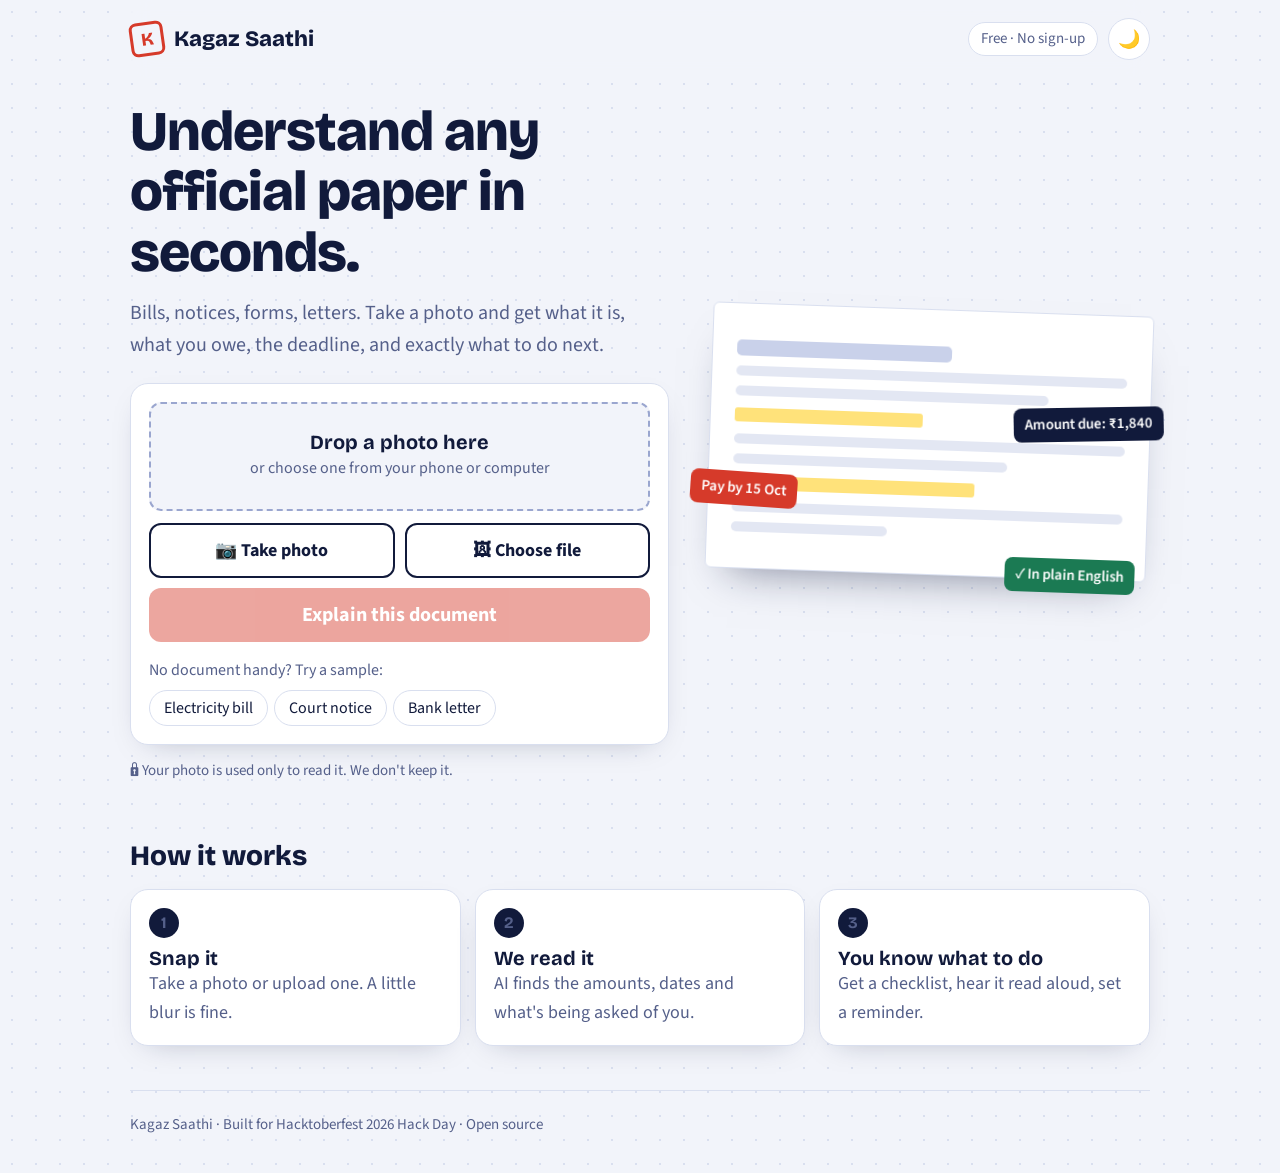
==== index.html @ f0376f26 "Add files via upload" ====
<!DOCTYPE html>
<html lang="en">
<head>
<meta charset="UTF-8">
<meta name="viewport" content="width=device-width, initial-scale=1">
<title>Kagaz Saathi – Understand any official paper in seconds</title>
<link rel="preconnect" href="https://fonts.googleapis.com">
<link rel="preconnect" href="https://fonts.gstatic.com" crossorigin>
<link href="https://fonts.googleapis.com/css2?family=Bricolage+Grotesque:wght@600;700;800&family=Source+Sans+3:wght@400;600;700&display=swap" rel="stylesheet">
<link rel="stylesheet" href="style.css">
</head>
<body>
<div class="wrap">
  <nav>
    <div class="logo"><i>K</i>Kagaz Saathi</div>
    <div style="display:flex;gap:10px;align-items:center"><span class="pill">Free · No sign-up</span><button id="theme" class="icon" type="button" aria-label="Toggle dark mode">🌙</button></div>
  </nav>

  <main id="home">
    <section class="hero">
      <div>
        <h1>Understand any official paper in seconds.</h1>
        <p class="lead">Bills, notices, forms, letters. Take a photo and get what it is, what you owe, the deadline, and exactly what to do next.</p>

        <div class="card">
          <div id="error" role="alert"></div>
          <label class="drop" id="drop" for="fileGallery">
            <b>Drop a photo here</b>
            <span>or choose one from your phone or computer</span>
          </label>
          <input type="file" id="fileGallery" accept="image/*">
          <input type="file" id="fileCamera" accept="image/*" capture="environment">
          <div id="thumbWrap"><img id="thumb" alt="Your document"><span id="fname"></span><button id="rm" type="button">Remove</button></div>
          <div class="row">
            <button class="btn alt" type="button" onclick="fileCamera.click()">📷 Take photo</button>
            <button class="btn alt" type="button" onclick="fileGallery.click()">🖼 Choose file</button>
            <button class="btn go" id="go" disabled>Explain this document</button>
          </div>
          <div class="samples">No document handy? Try a sample:
            <div id="chips"></div>
          </div>
        </div>
        <p class="trust">🔒 Your photo is used only to read it. We don't keep it.</p>
      </div>

      <div class="paper" aria-hidden="true">
        <div class="t h"></div><div class="t"></div><div class="t" style="width:80%"></div>
        <div class="mk" style="width:48%"></div>
        <div class="t"></div><div class="t" style="width:70%"></div>
        <div class="mk" style="width:62%"></div>
        <div class="t"></div><div class="t" style="width:40%"></div>
        <span class="tag a">Amount due: ₹1,840</span>
        <span class="tag b">Pay by 15 Oct</span>
        <span class="tag c">✓ In plain English</span>
      </div>
    </section>

    <section class="how">
      <h2>How it works</h2>
      <div class="steps3">
        <div class="card"><span class="n">1</span><b>Snap it</b><span>Take a photo or upload one. A little blur is fine.</span></div>
        <div class="card"><span class="n">2</span><b>We read it</b><span>AI finds the amounts, dates and what's being asked of you.</span></div>
        <div class="card"><span class="n">3</span><b>You know what to do</b><span>Get a checklist, hear it read aloud, set a reminder.</span></div>
      </div>
    </section>
  </main>

  <section id="loading" role="status" aria-live="polite">
    <div class="scan"></div>
    <div id="msg">Reading your document…</div>
  </section>

  <section id="result" aria-live="polite">
    <button class="back" id="again" type="button">← Scan another document</button>
    <div class="rgrid">
      <div class="docpane" id="docpane"></div>
      <div>
        <div class="rhead"><h2 id="rTitle"></h2><div class="stamp">EXPLAINED</div></div>
        <p id="rSummary" style="margin:0"></p>
        <div class="facts">
          <div class="fact"><small>Amount</small><b id="rAmount"></b></div>
          <div class="fact due"><small>Deadline</small><b id="rDeadline"></b><em id="rLeft"></em></div>
        </div>
        <h3 style="font:800 22px var(--head);margin:6px 0 10px">What you need to do</h3>
        <div class="prog"><i id="progBar"></i></div><p class="ptxt" id="progTxt"></p>
        <ul class="todo" id="rSteps"></ul>
        <div class="caution" id="rCautionBox"><b>Watch out</b><br><span id="rCaution"></span></div>
        <div class="row actions">
          <button class="btn" id="speak" type="button">🔊 Read aloud</button>
          <button class="btn alt" id="stop" type="button">Stop</button>
          <a class="btn alt" id="remind" target="_blank" rel="noopener" style="display:none">📅 Remind me</a>
          <button class="btn alt" id="copy" type="button">Copy summary</button>
        </div>
        <p class="disclaimer">Kagaz Saathi helps you understand a document. For payments or legal decisions, confirm with the issuing office.</p>
      </div>
    </div>
  </section>

  <footer>Kagaz Saathi · Built for Hacktoberfest 2026 Hack Day · Open source</footer>
</div>

<script src="script.js" defer></script>
</body>
</html>
---- style.css ----
:root{
  --bg:#F2F4FA; --surface:#fff; --ink:#111A3B; --soft:#55608A; --line:#D9DFEF;
  --stamp:#D63A2A; --stamp-bg:#FDECEA; --mark:#FFE27A; --ok:#1B7A53; --ok-bg:#E5F4EC;
  --head:"Bricolage Grotesque","Segoe UI",system-ui,sans-serif;
  --body:"Source Sans 3","Segoe UI",system-ui,sans-serif;
}
*{box-sizing:border-box}
html{scroll-behavior:smooth}
body{margin:0;background:var(--bg);color:var(--ink);font:18px/1.6 var(--body)}
.wrap{max-width:1060px;margin:0 auto;padding:0 20px}
button,input{font-family:inherit}
:focus-visible{outline:3px solid var(--stamp);outline-offset:3px}

nav{display:flex;align-items:center;justify-content:space-between;padding:18px 0}
.logo{display:flex;align-items:center;gap:10px;font:800 22px var(--head)}
.logo i{width:34px;height:34px;border:3px solid var(--stamp);border-radius:7px;transform:rotate(-8deg);display:grid;place-items:center;color:var(--stamp);font:800 18px var(--head);font-style:normal}
.pill{font-size:15px;color:var(--soft);background:var(--surface);border:1px solid var(--line);padding:4px 12px;border-radius:99px}

.hero{display:grid;grid-template-columns:1.1fr .9fr;gap:40px;align-items:center;padding:24px 0 36px}
h1{font:800 clamp(34px,5.4vw,56px)/1.08 var(--head);margin:0 0 14px;letter-spacing:-1px}
.lead{color:var(--soft);font-size:20px;margin:0 0 22px;max-width:30em}

.card{background:var(--surface);border:1px solid var(--line);border-radius:18px;padding:18px;box-shadow:0 10px 30px -18px rgba(17,26,59,.35)}
.drop{display:block;text-align:center;padding:26px 14px;border:2px dashed #9AA6CF;border-radius:12px;background:var(--bg);transition:.15s}
.drop.over{border-color:var(--stamp);background:var(--stamp-bg)}
.drop b{display:block;font:700 20px var(--head)}
.drop span{color:var(--soft);font-size:16px}
.row{display:flex;gap:10px;flex-wrap:wrap;margin-top:12px}
.btn{flex:1;min-width:140px;border:0;border-radius:12px;padding:13px 18px;font-weight:700;font-size:18px;cursor:pointer;background:var(--ink);color:#fff;min-height:50px;text-decoration:none;text-align:center;display:inline-block}
.btn.go{background:var(--stamp);flex-basis:100%;font-size:20px}
.btn.alt{background:var(--surface);color:var(--ink);border:2px solid var(--ink)}
.btn:disabled{opacity:.45;cursor:not-allowed}
input[type=file]{position:absolute;width:1px;height:1px;opacity:0}
#thumbWrap{display:none;align-items:center;gap:12px;margin-top:12px;padding:8px;border:1px solid var(--line);border-radius:12px}
#thumb{width:64px;height:64px;object-fit:cover;border-radius:8px}
#thumbWrap button{margin-left:auto;background:none;border:0;color:var(--stamp);font-weight:700;cursor:pointer;font-size:16px}
.samples{margin-top:16px;font-size:16px;color:var(--soft)}
.chip{border:1px solid var(--line);background:var(--surface);border-radius:99px;padding:6px 14px;margin:6px 6px 0 0;cursor:pointer;font-size:16px;color:var(--ink)}
.chip:hover{border-color:var(--ink)}
.trust{font-size:15px;color:var(--soft);margin:14px 0 0}

/* the one memorable element: an annotated paper */
.paper{position:relative;background:var(--surface);border:1px solid var(--line);border-radius:6px;padding:26px 24px;transform:rotate(2deg);box-shadow:0 24px 40px -24px rgba(17,26,59,.5)}
.paper .t{height:10px;border-radius:5px;background:#E3E7F3;margin:10px 0}
.paper .h{height:16px;width:55%;background:#C9D1EA}
.paper .mk{background:var(--mark);height:14px;border-radius:3px;margin:12px 0}
.tag{position:absolute;background:var(--ink);color:#fff;font-size:15px;font-weight:600;padding:5px 11px;border-radius:8px;white-space:nowrap}
.tag.a{right:-14px;top:92px;transform:rotate(-3deg)}
.tag.b{left:-18px;top:168px;background:var(--stamp);transform:rotate(2deg)}
.tag.c{right:10px;bottom:-14px;background:var(--ok)}

.how{padding:20px 0 44px}
.how h2,.sec h2{font:800 28px var(--head);margin:0 0 16px}
.steps3{display:grid;grid-template-columns:repeat(3,1fr);gap:14px}
.steps3 .card{padding:18px}
.steps3 b{display:block;font:700 20px var(--head)}
.steps3 span{color:var(--soft)}
.n{display:inline-grid;place-items:center;width:30px;height:30px;border-radius:50%;background:var(--ink);color:#fff;font:700 16px var(--head);margin-bottom:8px}

/* loading */
#loading{display:none;text-align:center;padding:90px 0}
.scan{width:150px;height:190px;margin:0 auto 22px;background:var(--surface);border:1px solid var(--line);border-radius:6px;position:relative;overflow:hidden}
.scan::after{content:"";position:absolute;left:0;right:0;height:4px;background:var(--stamp);box-shadow:0 0 14px var(--stamp);animation:sc 1.4s ease-in-out infinite alternate}
@keyframes sc{from{top:0}to{top:calc(100% - 4px)}}
#msg{font:700 22px var(--head)}

/* result */
#result{display:none;padding:12px 0 56px}
.back{background:none;border:0;color:var(--soft);font-size:17px;cursor:pointer;padding:8px 0}
.rgrid{display:grid;grid-template-columns:.8fr 1.2fr;gap:24px;align-items:start}
.docpane{position:sticky;top:16px}
.docpane img{width:100%;border-radius:10px;border:1px solid var(--line);display:block}
.docpane .paper{transform:none}
.rhead{display:flex;justify-content:space-between;gap:14px;align-items:flex-start}
.rhead h2{font:800 clamp(28px,4vw,38px)/1.1 var(--head);margin:0 0 8px}
.stamp{flex:none;border:3px solid var(--stamp);color:var(--stamp);border-radius:8px;font:800 16px/1.15 var(--head);padding:5px 10px;transform:rotate(-7deg);text-align:center}
.facts{display:grid;grid-template-columns:1fr 1fr;gap:12px;margin:16px 0}
.fact{background:var(--surface);border:1px solid var(--line);border-radius:14px;padding:14px 16px}
.fact small{color:var(--soft);font-size:15px;display:block}
.fact b{font:800 26px/1.2 var(--head);display:block}
.fact em{font-style:normal;font-weight:700;font-size:15px}
.fact.due{background:var(--stamp-bg);border-color:#F4C3BD}.fact.due em{color:var(--stamp)}
.todo{list-style:none;padding:0;margin:0}
.todo li{display:flex;gap:12px;align-items:flex-start;background:var(--surface);border:1px solid var(--line);border-radius:12px;padding:12px 14px;margin-bottom:8px;cursor:pointer}
.todo input{width:22px;height:22px;margin-top:4px;accent-color:var(--ok);flex:none}
.todo li.done{background:var(--ok-bg);border-color:#B7DEC8}
.todo li.done span{text-decoration:line-through;color:var(--soft)}
.caution{background:#FFF6DD;border-left:6px solid #E8A81E;border-radius:6px;padding:12px 16px;margin:16px 0}
.actions .btn{flex:0 1 auto}
.disclaimer{font-size:14px;color:var(--soft);margin-top:18px}
#error{display:none;margin:0 0 14px;padding:12px 16px;border-left:6px solid var(--stamp);background:var(--stamp-bg);border-radius:6px}
footer{border-top:1px solid var(--line);padding:22px 0 36px;color:var(--soft);font-size:15px}

@media(max-width:820px){
  .hero{grid-template-columns:1fr;gap:34px}
  .paper{max-width:340px;margin:0 auto}
  .steps3{grid-template-columns:1fr}
  .rgrid{grid-template-columns:1fr}
  .docpane{position:static}
  .docpane .paper{display:none}
}
@media(max-width:430px){.facts{grid-template-columns:1fr}.rhead{flex-direction:column-reverse}}
@media(prefers-reduced-motion:reduce){.scan::after{animation:none;top:40%}html{scroll-behavior:auto}}

/* ===== UPGRADE: depth, motion, dark mode ===== */
body{background-image:radial-gradient(var(--line) 1px,transparent 1px);background-size:24px 24px}
nav{position:sticky;top:0;z-index:20;backdrop-filter:blur(10px);background:color-mix(in srgb,var(--bg) 82%,transparent)}
.icon{width:42px;height:42px;border-radius:50%;border:1px solid var(--line);background:var(--surface);font-size:18px;cursor:pointer}
.btn{transition:transform .15s,box-shadow .15s}
.btn:hover:not(:disabled){transform:translateY(-2px);box-shadow:0 8px 18px -8px rgba(17,26,59,.5)}
.btn:active:not(:disabled){transform:scale(.97)}
.steps3 .card{transition:transform .2s}.steps3 .card:hover{transform:translateY(-4px)}
.paper{transition:transform .15s ease-out;will-change:transform}
.hero .tag{animation:pop .5s cubic-bezier(.2,1.5,.4,1) both}
.hero .tag.a{animation-delay:.5s}.hero .tag.b{animation-delay:.8s}.hero .tag.c{animation-delay:1.1s}
@keyframes pop{from{opacity:0;scale:.5}to{opacity:1;scale:1}}
.stamp.slam{animation:slam .55s cubic-bezier(.2,1.6,.4,1) both}
@keyframes slam{from{transform:rotate(-7deg) scale(2.4);opacity:0}to{transform:rotate(-7deg) scale(1);opacity:1}}
#result.in .fact,#result.in .todo li,#result.in .caution{animation:up .5s ease-out both}
#result.in .fact:nth-child(2){animation-delay:.1s}
#result.in .todo li:nth-child(1){animation-delay:.2s}#result.in .todo li:nth-child(2){animation-delay:.3s}
#result.in .todo li:nth-child(3){animation-delay:.4s}#result.in .todo li:nth-child(n+4){animation-delay:.5s}
#result.in .caution{animation-delay:.55s}
@keyframes up{from{opacity:0;transform:translateY(14px)}to{opacity:1;transform:none}}
.prog{height:8px;background:var(--line);border-radius:9px;overflow:hidden}
.prog i{display:block;height:100%;width:0;background:var(--ok);border-radius:9px;transition:width .35s}
.ptxt{margin:6px 0 10px;font-size:15px;color:var(--soft)}
.cf{position:fixed;top:40%;width:9px;height:14px;border-radius:2px;z-index:99;pointer-events:none;animation:cf 1.5s cubic-bezier(.2,.7,.3,1) forwards}
@keyframes cf{to{transform:translate(var(--x),70vh) rotate(var(--r));opacity:0}}
[data-theme=dark]{--bg:#0D1226;--surface:#171F3F;--ink:#EEF1FF;--soft:#A3ADD6;--line:#2A3462;--stamp:#FF6B57;--stamp-bg:#35192A;--ok:#4FD39A;--ok-bg:#12301F}
[data-theme=dark] .btn,[data-theme=dark] .n,[data-theme=dark] .tag{color:#0D1226}
[data-theme=dark] .btn.alt{color:var(--ink)}
[data-theme=dark] .btn.go,[data-theme=dark] .tag.b,[data-theme=dark] .tag.c{color:#fff}
[data-theme=dark] .paper .t{background:#2A3462}[data-theme=dark] .paper .h{background:#43518F}
[data-theme=dark] .caution{background:#3A3216}
[data-theme=dark] .fact.due{border-color:#6B2C33}
@media(prefers-reduced-motion:reduce){*{animation:none!important;transition:none!important}}
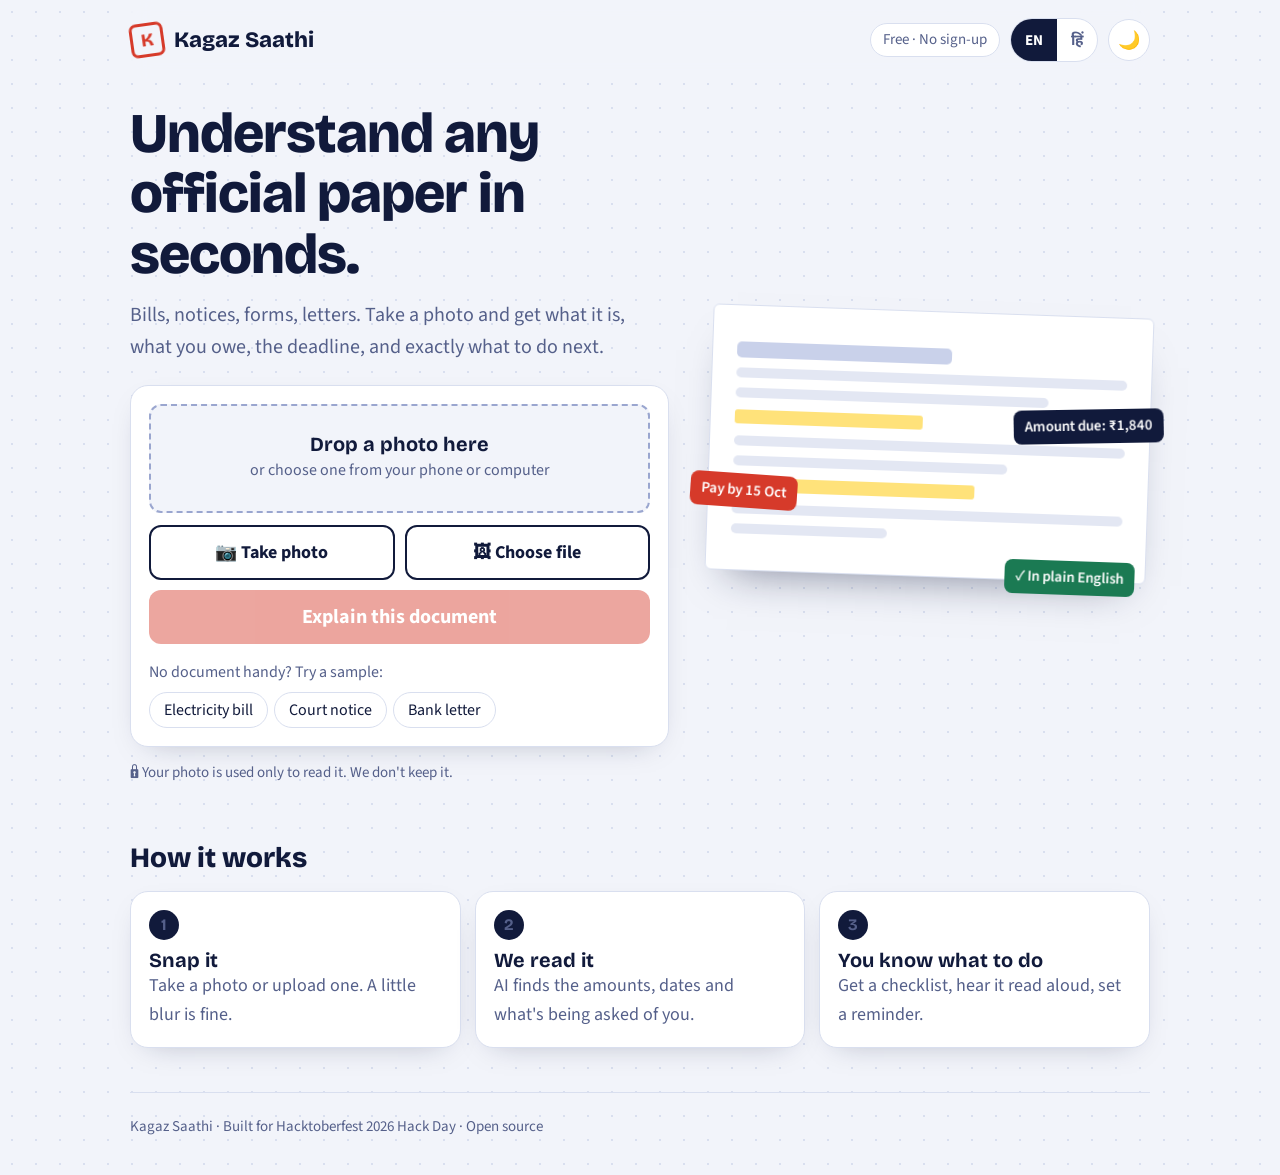
==== commit 7636b629: "Add files via upload" ====
--- a/index.html
+++ b/index.html
@@ -6,41 +6,41 @@
 <title>Kagaz Saathi – Understand any official paper in seconds</title>
 <link rel="preconnect" href="https://fonts.googleapis.com">
 <link rel="preconnect" href="https://fonts.gstatic.com" crossorigin>
-<link href="https://fonts.googleapis.com/css2?family=Bricolage+Grotesque:wght@600;700;800&family=Source+Sans+3:wght@400;600;700&display=swap" rel="stylesheet">
+<link href="https://fonts.googleapis.com/css2?family=Bricolage+Grotesque:wght@600;700;800&family=Source+Sans+3:wght@400;600;700&family=Noto+Sans+Devanagari:wght@400;600;700;800&display=swap" rel="stylesheet">
 <link rel="stylesheet" href="style.css">
 </head>
 <body>
 <div class="wrap">
   <nav>
     <div class="logo"><i>K</i>Kagaz Saathi</div>
-    <div style="display:flex;gap:10px;align-items:center"><span class="pill">Free · No sign-up</span><button id="theme" class="icon" type="button" aria-label="Toggle dark mode">🌙</button></div>
+    <div style="display:flex;gap:10px;align-items:center"><span class="pill" data-i="pill">Free · No sign-up</span><div class="seg" role="group" aria-label="Language"><button type="button" data-l="en" onclick="setLang('en')">EN</button><button type="button" data-l="hi" onclick="setLang('hi')">हिं</button></div><button id="theme" class="icon" type="button" aria-label="Toggle dark mode">🌙</button></div>
   </nav>
 
   <main id="home">
     <section class="hero">
       <div>
-        <h1>Understand any official paper in seconds.</h1>
-        <p class="lead">Bills, notices, forms, letters. Take a photo and get what it is, what you owe, the deadline, and exactly what to do next.</p>
+        <h1 data-i="h1">Understand any official paper in seconds.</h1>
+        <p class="lead" data-i="lead">Bills, notices, forms, letters. Take a photo and get what it is, what you owe, the deadline, and exactly what to do next.</p>
 
         <div class="card">
           <div id="error" role="alert"></div>
           <label class="drop" id="drop" for="fileGallery">
-            <b>Drop a photo here</b>
-            <span>or choose one from your phone or computer</span>
+            <b data-i="drop1">Drop a photo here</b>
+            <span data-i="drop2">or choose one from your phone or computer</span>
           </label>
           <input type="file" id="fileGallery" accept="image/*">
           <input type="file" id="fileCamera" accept="image/*" capture="environment">
-          <div id="thumbWrap"><img id="thumb" alt="Your document"><span id="fname"></span><button id="rm" type="button">Remove</button></div>
+          <div id="thumbWrap"><img id="thumb" alt="Your document"><span id="fname"></span><button id="rm" type="button" data-i="remove">Remove</button></div>
           <div class="row">
-            <button class="btn alt" type="button" onclick="fileCamera.click()">📷 Take photo</button>
-            <button class="btn alt" type="button" onclick="fileGallery.click()">🖼 Choose file</button>
-            <button class="btn go" id="go" disabled>Explain this document</button>
+            <button class="btn alt" type="button" onclick="fileCamera.click()" data-i="camera">📷 Take photo</button>
+            <button class="btn alt" type="button" onclick="fileGallery.click()" data-i="gallery">🖼 Choose file</button>
+            <button class="btn go" id="go" disabled data-i="go">Explain this document</button>
           </div>
-          <div class="samples">No document handy? Try a sample:
+          <div class="samples"><span data-i="samples">No document handy? Try a sample:</span>
             <div id="chips"></div>
           </div>
         </div>
-        <p class="trust">🔒 Your photo is used only to read it. We don't keep it.</p>
+        <p class="trust" data-i="trust">🔒 Your photo is used only to read it. We don't keep it.</p>
       </div>
 
       <div class="paper" aria-hidden="true">
@@ -49,18 +49,18 @@
         <div class="t"></div><div class="t" style="width:70%"></div>
         <div class="mk" style="width:62%"></div>
         <div class="t"></div><div class="t" style="width:40%"></div>
-        <span class="tag a">Amount due: ₹1,840</span>
-        <span class="tag b">Pay by 15 Oct</span>
-        <span class="tag c">✓ In plain English</span>
+        <span class="tag a" data-i="tagA">Amount due: ₹1,840</span>
+        <span class="tag b" data-i="tagB">Pay by 15 Oct</span>
+        <span class="tag c" data-i="tagC">✓ In plain English</span>
       </div>
     </section>
 
     <section class="how">
-      <h2>How it works</h2>
+      <h2 data-i="howH">How it works</h2>
       <div class="steps3">
-        <div class="card"><span class="n">1</span><b>Snap it</b><span>Take a photo or upload one. A little blur is fine.</span></div>
-        <div class="card"><span class="n">2</span><b>We read it</b><span>AI finds the amounts, dates and what's being asked of you.</span></div>
-        <div class="card"><span class="n">3</span><b>You know what to do</b><span>Get a checklist, hear it read aloud, set a reminder.</span></div>
+        <div class="card"><span class="n">1</span><b data-i="s1t">Snap it</b><span data-i="s1d">Take a photo or upload one. A little blur is fine.</span></div>
+        <div class="card"><span class="n">2</span><b data-i="s2t">We read it</b><span data-i="s2d">AI finds the amounts, dates and what's being asked of you.</span></div>
+        <div class="card"><span class="n">3</span><b data-i="s3t">You know what to do</b><span data-i="s3d">Get a checklist, hear it read aloud, set a reminder.</span></div>
       </div>
     </section>
   </main>
@@ -71,34 +71,35 @@
   </section>
 
   <section id="result" aria-live="polite">
-    <button class="back" id="again" type="button">← Scan another document</button>
+    <button class="back" id="again" type="button" data-i="again">← Scan another document</button>
     <div class="rgrid">
       <div class="docpane" id="docpane"></div>
       <div>
-        <div class="rhead"><h2 id="rTitle"></h2><div class="stamp">EXPLAINED</div></div>
+        <div class="rhead"><h2 id="rTitle"></h2><div class="stamp" data-i="stamp">EXPLAINED</div></div>
         <p id="rSummary" style="margin:0"></p>
         <div class="facts">
-          <div class="fact"><small>Amount</small><b id="rAmount"></b></div>
-          <div class="fact due"><small>Deadline</small><b id="rDeadline"></b><em id="rLeft"></em></div>
+          <div class="fact"><small data-i="lblAmount">Amount</small><b id="rAmount"></b></div>
+          <div class="fact due"><small data-i="lblDeadline">Deadline</small><b id="rDeadline"></b><em id="rLeft"></em></div>
         </div>
-        <h3 style="font:800 22px var(--head);margin:6px 0 10px">What you need to do</h3>
+        <h3 data-i="todoH" style="font:800 22px var(--head);margin:6px 0 10px">What you need to do</h3>
         <div class="prog"><i id="progBar"></i></div><p class="ptxt" id="progTxt"></p>
         <ul class="todo" id="rSteps"></ul>
-        <div class="caution" id="rCautionBox"><b>Watch out</b><br><span id="rCaution"></span></div>
+        <div class="caution" id="rCautionBox"><b data-i="watch">Watch out</b><br><span id="rCaution"></span></div>
         <div class="row actions">
-          <button class="btn" id="speak" type="button">🔊 Read aloud</button>
-          <button class="btn alt" id="stop" type="button">Stop</button>
-          <a class="btn alt" id="remind" target="_blank" rel="noopener" style="display:none">📅 Remind me</a>
-          <button class="btn alt" id="copy" type="button">Copy summary</button>
+          <button class="btn" id="speak" type="button" data-i="speak">🔊 Read aloud</button>
+          <button class="btn alt" id="stop" type="button" data-i="stop">Stop</button>
+          <a class="btn alt" id="remind" target="_blank" rel="noopener" style="display:none" data-i="remind">📅 Remind me</a>
+          <button class="btn alt" id="copy" type="button" data-i="copy">Copy summary</button>
         </div>
-        <p class="disclaimer">Kagaz Saathi helps you understand a document. For payments or legal decisions, confirm with the issuing office.</p>
+        <p class="disclaimer" data-i="disclaimer">Kagaz Saathi helps you understand a document. For payments or legal decisions, confirm with the issuing office.</p>
       </div>
     </div>
   </section>
 
-  <footer>Kagaz Saathi · Built for Hacktoberfest 2026 Hack Day · Open source</footer>
+  <footer data-i="footer">Kagaz Saathi · Built for Hacktoberfest 2026 Hack Day · Open source</footer>
 </div>
 
+<script src="lang.js" defer></script>
 <script src="script.js" defer></script>
 </body>
-</html>+</html>
--- a/style.css
+++ b/style.css
@@ -1,8 +1,8 @@
 :root{
   --bg:#F2F4FA; --surface:#fff; --ink:#111A3B; --soft:#55608A; --line:#D9DFEF;
   --stamp:#D63A2A; --stamp-bg:#FDECEA; --mark:#FFE27A; --ok:#1B7A53; --ok-bg:#E5F4EC;
-  --head:"Bricolage Grotesque","Segoe UI",system-ui,sans-serif;
-  --body:"Source Sans 3","Segoe UI",system-ui,sans-serif;
+  --head:"Bricolage Grotesque","Noto Sans Devanagari","Segoe UI",system-ui,sans-serif;
+  --body:"Source Sans 3","Noto Sans Devanagari","Segoe UI",system-ui,sans-serif;
 }
 *{box-sizing:border-box}
 html{scroll-behavior:smooth}
@@ -135,3 +135,13 @@
 [data-theme=dark] .caution{background:#3A3216}
 [data-theme=dark] .fact.due{border-color:#6B2C33}
 @media(prefers-reduced-motion:reduce){*{animation:none!important;transition:none!important}}
+
+/* ===== Language switch + Hindi typography ===== */
+.seg{display:flex;border:1px solid var(--line);border-radius:99px;overflow:hidden;background:var(--surface)}
+.seg button{border:0;background:none;padding:0 14px;min-height:42px;font-weight:700;font-size:15px;cursor:pointer;color:var(--soft)}
+.seg button[aria-pressed=true]{background:var(--ink);color:#fff}
+[data-theme=dark] .seg button[aria-pressed=true]{color:#0D1226}
+[lang=hi] h1{line-height:1.3;letter-spacing:0}
+[lang=hi] .rhead h2,[lang=hi] .how h2,[lang=hi] h3{line-height:1.35;letter-spacing:0}
+[lang=hi] .btn,[lang=hi] .drop b{line-height:1.4}
+@media(max-width:520px){.pill{display:none}}
